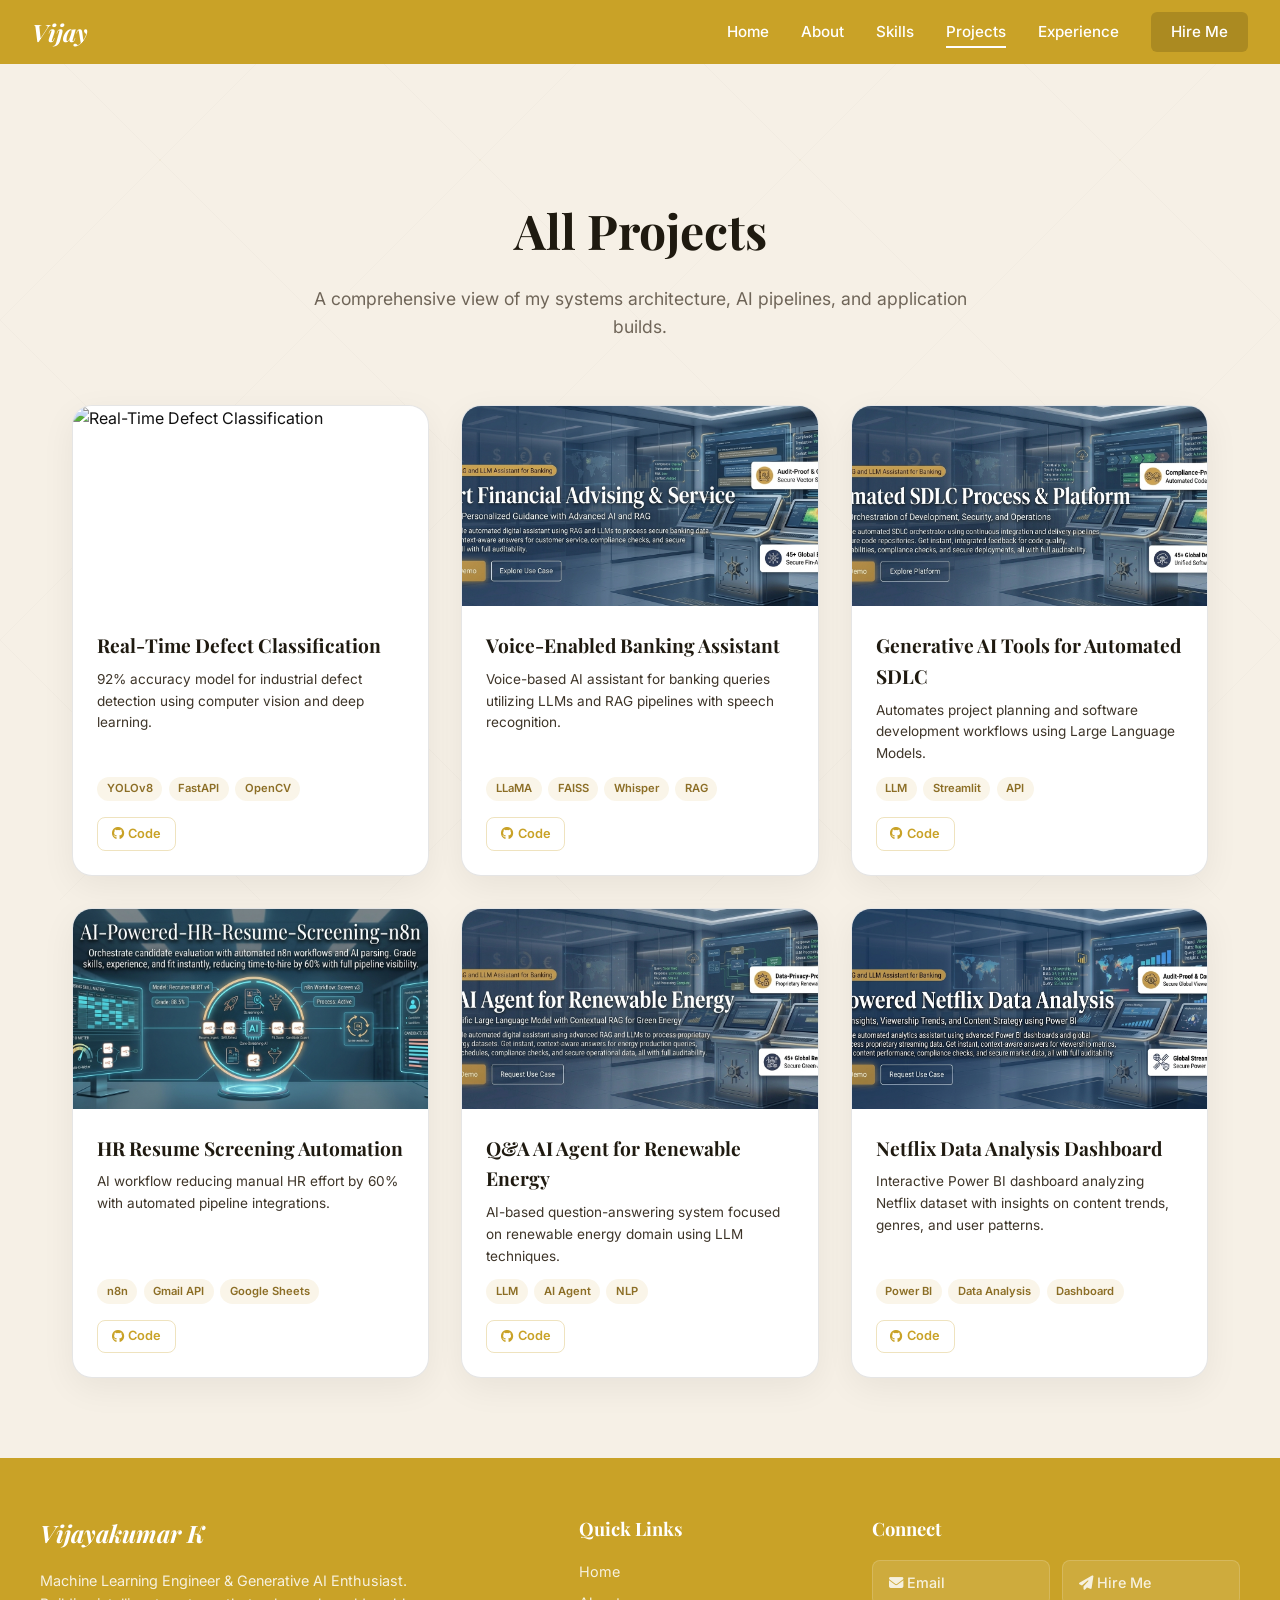
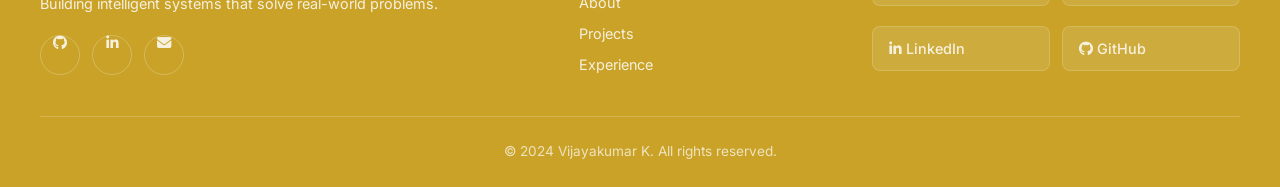
==== projects.html @ e72c2df5 "Initial commit" ====
<!DOCTYPE html>
<html lang="en">
<head>
    <meta charset="UTF-8">
    <meta name="viewport" content="width=device-width, initial-scale=1.0">
    <title>Vijayakumar K</title>
    <!-- Google Fonts -->
    <link href="https://fonts.googleapis.com/css2?family=Playfair+Display:ital,wght@0,400;0,700;1,700&family=Inter:wght@400;500;600;700&family=Fira+Code:wght@400;500&display=swap" rel="stylesheet">
    <!-- FontAwesome for Icons -->
    <link rel="stylesheet" href="https://cdnjs.cloudflare.com/ajax/libs/font-awesome/6.4.0/css/all.min.css">
    <!-- Custom CSS -->
    <link rel="stylesheet" href="style.css">
    <style>
        .projects-page-section {
            padding: 8rem 2rem 5rem;
            max-width: 1200px; margin: 0 auto;
            min-height: calc(100vh - 64px - 300px);
        }
        .page-header { text-align: center; margin-bottom: 4rem; }
        .page-header h1 {
            font-family: var(--font-heading); font-size: 3rem; font-weight: 700;
            color: var(--text-dark); margin-bottom: 1rem;
        }
        .page-header p {
            font-size: 1.1rem; color: var(--text-muted); max-width: 700px; margin: 0 auto;
        }
        
        .projects-grid {
            display: grid; grid-template-columns: repeat(3, 1fr); gap: 2rem;
        }
        
        /* Copying styles from main.js carousel project card for consistency */
        .project-card {
            background: var(--card); border-radius: 20px; overflow: hidden;
            border: 1px solid var(--border); box-shadow: var(--shadow-card);
            transition: all var(--transition); display: flex; flex-direction: column;
            width: 100%; height: 100%;
        }
        .project-card:hover { box-shadow: 0 24px 80px rgba(201,161,43,0.35); transform: translateY(-4px); }
        .project-img { width: 100%; height: 200px; overflow: hidden; }
        .project-banner { width: 100%; height: 100%; object-fit: cover; object-position: center; transition: transform var(--transition); }
        .project-card:hover .project-banner { transform: scale(1.05); }
        .project-content { padding: 1.5rem; flex: 1; display: flex; flex-direction: column; }
        .project-content h3 { font-family: var(--font-heading); font-size: 1.2rem; font-weight: 700; margin-bottom: 0.5rem; }
        .project-content p { font-size: 0.85rem; color: var(--text-body); line-height: 1.6; margin-bottom: 0.75rem; flex: 1; }
        .project-tags { display: flex; flex-wrap: wrap; gap: 0.4rem; margin-bottom: 1rem; }
        .project-tags span {
            background: rgba(201,161,43,0.1); color: #8c6e26;
            padding: 0.2rem 0.6rem; border-radius: 20px; font-size: 0.7rem; font-weight: 600;
        }
        .project-links { display: flex; gap: 0.75rem; }
        
        @media(max-width: 1024px) { .projects-grid { grid-template-columns: repeat(2, 1fr); } }
        @media(max-width: 768px) { .projects-grid { grid-template-columns: 1fr; } }
    </style>
</head>
<body>
    <div class="bg-pattern"></div>
    
    <!-- ====== NAVBAR ====== -->
    <nav id="navbar">
        <div class="nav-container">
            <div class="nav-logo">Vijay</div>
            <div class="nav-links">
                <a href="index.html#home">Home</a>
                <a href="index.html#about">About</a>
                <a href="index.html#skills">Skills</a>
                <a href="projects.html" class="active-link">Projects</a>
                <a href="index.html#experience">Experience</a>
                <a href="contact.html" class="nav-cta">Hire Me</a>
            </div>
            <button class="nav-toggle" id="navToggle" aria-label="Toggle Navigation">
                <span></span><span></span><span></span>
            </button>
        </div>
        <!-- Mobile Menu -->
        <div class="mobile-nav" id="mobileNav">
            <a href="index.html#home">Home</a>
            <a href="index.html#about">About</a>
            <a href="index.html#skills">Skills</a>
            <a href="projects.html" class="active-link">Projects</a>
            <a href="index.html#experience">Experience</a>
            <a href="contact.html">Hire Me</a>
        </div>
    </nav>

    <main>
        <section class="projects-page-section">
            <div class="page-header reveal">
                <h1>All Projects</h1>
                <p>A comprehensive view of my systems architecture, AI pipelines, and application builds.</p>
            </div>
            
            <div class="projects-grid">
                <!-- Project 1 -->
                <div class="project-card reveal">
                    <div class="project-img"><img src="images/detectionn.png" alt="Real-Time Defect Classification" class="project-banner"></div>
                    <div class="project-content">
                        <h3>Real-Time Defect Classification</h3>
                        <p>92% accuracy model for industrial defect detection using computer vision and deep learning.</p>
                        <div class="project-tags"><span>YOLOv8</span><span>FastAPI</span><span>OpenCV</span></div>
                        <div class="project-links">
                            <a href="https://github.com/Vijayakumar226/Real-Time-Defect-Classification-in-Manufacturing-Using-Machine-Learning-and-Image-Processing" target="_blank" class="proj-link"><i class="fab fa-github"></i> Code</a>
                        </div>
                    </div>
                </div>

                <!-- Project 2 -->
                <div class="project-card reveal">
                    <div class="project-img"><img src="images/bank chatbot.png" alt="Voice-Enabled Banking Assistant" class="project-banner"></div>
                    <div class="project-content">
                        <h3>Voice-Enabled Banking Assistant</h3>
                        <p>Voice-based AI assistant for banking queries utilizing LLMs and RAG pipelines with speech recognition.</p>
                        <div class="project-tags"><span>LLaMA</span><span>FAISS</span><span>Whisper</span><span>RAG</span></div>
                        <div class="project-links">
                            <a href="https://github.com/Vijayakumar226/Voice-Enabled-Intelligent-Banking-Assistant-using-RAG-and-Large-Language-Models" target="_blank" class="proj-link"><i class="fab fa-github"></i> Code</a>
                        </div>
                    </div>
                </div>

                <!-- Project 3 -->
                <div class="project-card reveal">
                    <div class="project-img"><img src="images/sdlc.png" alt="Generative AI Tools for Automated SDLC" class="project-banner"></div>
                    <div class="project-content">
                        <h3>Generative AI Tools for Automated SDLC</h3>
                        <p>Automates project planning and software development workflows using Large Language Models.</p>
                        <div class="project-tags"><span>LLM</span><span>Streamlit</span><span>API</span></div>
                        <div class="project-links">
                            <a href="https://github.com/Vijayakumar226/Generative-AI-Tools-for-Automated-SDLC.git" target="_blank" class="proj-link"><i class="fab fa-github"></i> Code</a>
                        </div>
                    </div>
                </div>
                
                <!-- Project 4 -->
                <div class="project-card reveal">
                    <div class="project-img"><img src="images/n8n.png" alt="HR Resume Screening Automation" class="project-banner"></div>
                    <div class="project-content">
                        <h3>HR Resume Screening Automation</h3>
                        <p>AI workflow reducing manual HR effort by 60% with automated pipeline integrations.</p>
                        <div class="project-tags"><span>n8n</span><span>Gmail API</span><span>Google Sheets</span></div>
                        <div class="project-links">
                            <a href="https://github.com/Vijayakumar226/AI-Powered-HR-Resume-Screening-Automation-using-n8n" target="_blank" class="proj-link"><i class="fab fa-github"></i> Code</a>
                        </div>
                    </div>
                </div>

                <!-- Project 5 -->
                <div class="project-card reveal">
                    <div class="project-img"><img src="images/Q-A-Agent.png" alt="Q&A AI Agent for Renewable Energy" class="project-banner"></div>
                    <div class="project-content">
                        <h3>Q&A AI Agent for Renewable Energy</h3>
                        <p>AI-based question-answering system focused on renewable energy domain using LLM techniques.</p>
                        <div class="project-tags"><span>LLM</span><span>AI Agent</span><span>NLP</span></div>
                        <div class="project-links">
                            <a href="https://github.com/Vijayakumar226/Q-A-AI-Agent-for-renewable-energy.git" target="_blank" class="proj-link"><i class="fab fa-github"></i> Code</a>
                        </div>
                    </div>
                </div>

                <!-- Project 6 -->
                <div class="project-card reveal">
                    <div class="project-img"><img src="images/netflix.png" alt="Netflix Data Analysis Dashboard" class="project-banner"></div>
                    <div class="project-content">
                        <h3>Netflix Data Analysis Dashboard</h3>
                        <p>Interactive Power BI dashboard analyzing Netflix dataset with insights on content trends, genres, and user patterns.</p>
                        <div class="project-tags"><span>Power BI</span><span>Data Analysis</span><span>Dashboard</span></div>
                        <div class="project-links">
                            <a href="#" class="proj-link"><i class="fab fa-github"></i> Code</a>
                        </div>
                    </div>
                </div>
            </div>
        </section>
    </main>

    <!-- ====== FOOTER ====== -->
    <footer>
        <div class="footer-grid">
            <div class="footer-col">
                <h3 class="footer-name">Vijayakumar K</h3>
                <p class="footer-desc">
                    Machine Learning Engineer & Generative AI Enthusiast.<br>
                    Building intelligent systems that solve real-world problems.
                </p>
                <div class="footer-social-icons">
                    <a href="https://github.com/Vijayakumar226" target="_blank" aria-label="GitHub"><i class="fab fa-github"></i></a>
                    <a href="https://linkedin.com/in/vijayakumar-k" target="_blank" aria-label="LinkedIn"><i class="fab fa-linkedin-in"></i></a>
                    <a href="mailto:vijayakumar020206@gmail.com?subject=Project%20Inquiry&body=Hello%20Vijayakumar%2C%20I%20would%20like%20to%20discuss%20a%20project." aria-label="Email"><i class="fas fa-envelope"></i></a>
                </div>
            </div>
            <div class="footer-col">
                <h4>Quick Links</h4>
                <a href="index.html#home">Home</a>
                <a href="index.html#about">About</a>
                <a href="projects.html">Projects</a>
                <a href="index.html#experience">Experience</a>
            </div>
            <div class="footer-col">
                <h4>Connect</h4>
                <div class="footer-buttons">
                    <a href="mailto:vijayakumar020206@gmail.com?subject=Project%20Inquiry&body=Hello%20Vijayakumar%2C%20I%20would%20like%20to%20discuss%20a%20project." class="footer-btn"><i class="fas fa-envelope"></i> Email</a>
                    <a href="contact.html" class="footer-btn"><i class="fas fa-paper-plane"></i> Hire Me</a>
                    <a href="https://linkedin.com/in/vijayakumar-k" target="_blank" class="footer-btn"><i class="fab fa-linkedin-in"></i> LinkedIn</a>
                    <a href="https://github.com/Vijayakumar226" target="_blank" class="footer-btn"><i class="fab fa-github"></i> GitHub</a>
                </div>
            </div>
        </div>
        <div class="footer-bottom">
            <p>&copy; 2024 Vijayakumar K. All rights reserved.</p>
        </div>
    </footer>

    <script>
        // Mobile Nav Toggle
        const navToggle = document.getElementById('navToggle');
        const mobileNav = document.getElementById('mobileNav');
        if (navToggle && mobileNav) {
            navToggle.addEventListener('click', () => mobileNav.classList.toggle('active'));
        }

        // Simple scroll reveal
        const observer = new IntersectionObserver((entries) => {
            entries.forEach(entry => {
                if (entry.isIntersecting) {
                    entry.target.classList.add('active');
                }
            });
        }, { threshold: 0.1 });

        document.querySelectorAll('.reveal').forEach(el => observer.observe(el));
    </script>
</body>
</html>
---- style.css ----
/* ============================================
   VIJAYAKUMAR K — PORTFOLIO STYLESHEET
   Reference: pooja-bai-k.netlify.app
   ============================================ */

:root {
    --background: #f6f0e6;
    --foreground: #111;
    --card: #fff;
    --primary: #c9a227;
    --primary-dark: #b8922a;
    --accent: #d4af37;
    --border: rgba(0,0,0,0.1);
    --text-dark: #1f1a10;
    --text-body: #3e3529;
    --text-muted: #6f6558;
    --font-heading: 'Playfair Display', serif;
    --font-body: 'Inter', sans-serif;
    --font-code: 'Fira Code', monospace;
    --radius: 0.625rem;
    --shadow-card: 0 10px 35px rgba(0,0,0,0.06);
    --shadow-hover: 0 18px 44px rgba(201,161,43,0.18);
    --transition: 0.3s cubic-bezier(.4,0,.2,1);
}

*, *::before, *::after { margin:0; padding:0; box-sizing:border-box; }
html { scroll-behavior:smooth; font-size:16px; }
body {
    font-family: var(--font-body);
    color: var(--foreground);
    background-color: var(--background);
    line-height: 1.6;
    overflow-x: hidden;
    -webkit-font-smoothing: antialiased;
}
h1,h2,h3,h4,h5,h6 { font-family: var(--font-heading); }
a { text-decoration:none; color:inherit; }
img { max-width:100%; display:block; }
ul { list-style:none; }

/* Background Pattern */
.bg-pattern {
    position:fixed; top:0; left:0; right:0; bottom:0;
    pointer-events:none; z-index:0; opacity:0.45;
    background-image:
        radial-gradient(140px at 160px 160px, rgba(212,175,55,0.11) 0, rgba(212,175,55,0.11) 1px, transparent 1px),
        linear-gradient(45deg, transparent calc(50% - .5px), rgba(80,80,80,0.06) 50%, transparent calc(50% + .5px)),
        linear-gradient(-45deg, transparent calc(50% - .5px), rgba(80,80,80,0.06) 50%, transparent calc(50% + .5px));
    background-size: 320px 320px;
    z-index: -1;
}

/* Scrollbar */
::-webkit-scrollbar { width:8px; }
::-webkit-scrollbar-track { background:var(--background); }
::-webkit-scrollbar-thumb { background:var(--primary); border-radius:4px; }

/* ====== NAVBAR ====== */
#navbar {
    position:fixed; top:0; left:0; right:0; z-index:100;
    background: var(--primary);
    transition: box-shadow var(--transition);
}
.nav-container {
    max-width:1280px; margin:0 auto; padding:0 2rem;
    height:64px; display:flex; align-items:center; justify-content:space-between;
}
.nav-logo {
    font-family:var(--font-heading); font-size:1.5rem; font-weight:700;
    color:white; font-style:italic;
}
.nav-links { display:flex; align-items:center; gap:2rem; }
.nav-links a {
    color:white; font-size:0.95rem; font-weight:500;
    transition: opacity var(--transition); position:relative;
}
.nav-links a:not(.nav-cta)::after {
    content:''; position:absolute; bottom:-4px; left:0;
    width:0; height:2px; background:white; transition:width var(--transition);
}
.nav-links a:not(.nav-cta):hover::after { width:100%; }
.nav-links a.active-link { opacity:1 !important; }
.nav-links a.active-link::after { width:100%; }
.nav-cta {
    background:rgba(0,0,0,0.15); padding:0.5rem 1.25rem;
    border-radius:6px; transition:background var(--transition) !important;
}
.nav-cta:hover { background:rgba(0,0,0,0.25); }
.nav-toggle {
    display:none; flex-direction:column; gap:5px;
    background:none; border:none; cursor:pointer;
}
.nav-toggle span { width:24px; height:2px; background:white; border-radius:2px; transition:var(--transition); }
.mobile-nav {
    display:none; position:fixed; top:64px; left:0; right:0;
    background:var(--primary); z-index:99; flex-direction:column; padding:1rem 2rem; gap:0.75rem;
}
.mobile-nav.active { display:flex; }
.mobile-nav a { color:white; font-weight:500; padding:0.5rem 0; border-bottom:1px solid rgba(255,255,255,0.15); }

@media(max-width:768px) {
    .nav-links { display:none; }
    .nav-toggle { display:flex; }
}

/* ====== MAIN ====== */
main { position:relative; z-index:1; padding-top:64px; }
.section { max-width:1200px; margin:0 auto; padding:5rem 2rem; }
.section-label {
    text-align:center; font-size:0.8rem; font-weight:600;
    letter-spacing:0.25em; color:var(--primary); text-transform:uppercase; margin-bottom:0.75rem;
}
.section-heading {
    text-align:center; font-size:2.75rem; font-weight:700;
    color:var(--text-dark); margin-bottom:1rem; line-height:1.2;
}
.section-subtitle {
    text-align:center; font-size:1rem; color:var(--text-muted);
    max-width:600px; margin:0 auto 3rem; line-height:1.6;
}

/* ====== HERO ====== */
.hero-section {
    min-height:calc(100vh - 64px); max-width:1280px; margin:0 auto;
    padding:4rem 2rem; display:flex; align-items:center;
}
.hero-grid {
    display:grid; grid-template-columns:1fr 1fr; gap:4rem;
    align-items:center; width:100%;
}
.hero-tagline {
    font-size:0.8rem; font-weight:500; letter-spacing:0.3em;
    color:var(--text-muted); text-transform:uppercase; margin-bottom:1.5rem;
}
.hero-name {
    font-family:var(--font-heading); font-size:4.5rem; font-weight:800;
    color:var(--text-dark); line-height:1.05; margin-bottom:1.5rem;
}
.hero-desc {
    font-size:1rem; color:var(--text-body); line-height:1.7;
    text-align:justify; margin-bottom:2rem; max-width:500px;
}
.hero-social-icons {
    display: flex; align-items: center; justify-content: flex-start;
    gap: 1.25rem; margin-bottom: 2rem;
}
.hero-social-icons a {
    width: 48px; height: 48px; border-radius: 50%;
    background: var(--card); border: 1px solid var(--border);
    display: flex; align-items: center; justify-content: center;
    color: var(--primary); font-size: 1.25rem; text-decoration: none;
    box-shadow: 0 4px 10px rgba(0,0,0,0.05);
    transition: all 0.4s cubic-bezier(0.175, 0.885, 0.32, 1.275);
}
.hero-social-icons a i { display: flex; align-items: center; justify-content: center; margin: 0; padding: 0; line-height: 1; }
.hero-social-icons a:hover {
    background: var(--primary); color: white; border-color: var(--primary);
    transform: scale(1.25) translateY(-6px); box-shadow: 0 15px 30px rgba(201,161,43,0.4);
}
.hero-buttons { display:flex; justify-content:flex-start; gap:1rem; flex-wrap:wrap; }

/* Buttons */
.btn-primary {
    display:inline-flex; align-items:center; gap:0.5rem;
    background:var(--primary); color:white; padding:0.75rem 1.75rem;
    border-radius:8px; font-weight:600; font-size:0.95rem;
    border:none; cursor:pointer; transition:all 0.4s cubic-bezier(0.175, 0.885, 0.32, 1.275);
    box-shadow:0 0 0 6px rgba(201,161,43,0.15);
}
.btn-primary:hover {
    background:var(--primary-dark); transform:scale(1.1) translateY(-4px);
    box-shadow:0 15px 30px rgba(201,161,43,0.4);
}
.btn-outline {
    display:inline-flex; align-items:center; gap:0.5rem;
    background:transparent; color:var(--text-dark); padding:0.75rem 1.75rem;
    border-radius:8px; font-weight:600; font-size:0.95rem;
    border:2px solid var(--text-dark); cursor:pointer; transition:all 0.4s cubic-bezier(0.175, 0.885, 0.32, 1.275);
}
.btn-outline:hover { background:rgba(0,0,0,0.04); transform:scale(1.1) translateY(-4px); box-shadow:0 15px 30px rgba(0,0,0,0.15); }

/* Terminal Card */
.terminal-card {
    background:#fbf6ec; border-radius:16px; overflow:hidden;
    box-shadow:0 30px 70px -38px rgba(0,0,0,0.45);
    border:1px solid rgba(0,0,0,0.05); font-family:var(--font-code);
    transition:transform var(--transition), box-shadow var(--transition);
    min-height: 320px;
}
.terminal-card:hover { transform:translateY(-5px); box-shadow:0 35px 90px -50px rgba(0,0,0,0.45); }
.terminal-header {
    background:#f2e7d2; padding:0.75rem 1.25rem;
    display:flex; align-items:center; justify-content:space-between;
}
.terminal-dots { display:flex; gap:7px; }
.terminal-dots span { width:12px; height:12px; border-radius:50%; }
.dot-red { background:#ff5f56; }
.dot-yellow { background:#ffbd2e; }
.dot-green { background:#27c93f; }
.terminal-title { font-size:0.8rem; color:var(--text-muted); }
.terminal-body {
    padding:1.5rem; font-size:0.9rem; color:var(--text-body); line-height:2;
    min-height: 260px;
}

/* Terminal typed lines */
.term-completed-line {
    white-space: nowrap; overflow: hidden;
}
.term-completed-line .prompt { color:var(--primary); font-weight:700; margin-right:8px; }
.term-cursor-line { white-space:nowrap; overflow:hidden; }
.term-cursor-line .prompt { color:var(--primary); font-weight:700; margin-right:8px; }
.caret { animation:blink 1s step-end infinite; color:var(--primary); font-weight:700; }
@keyframes blink { 50% { opacity:0; } }

/* ====== ABOUT ====== */
.about-grid { display:grid; grid-template-columns:5fr 7fr; gap:3rem; align-items:center; }
.about-img-wrapper {
    width: 320px; height: 320px;
    border-radius: 50%;
    overflow: hidden;
    box-shadow: 0 20px 70px rgba(201,161,43,0.22);
    border: 5px solid var(--primary);
    margin: 0 auto;
    flex-shrink: 0;
}
.about-photo {
    width: 100%; height: 100%;
    object-fit: cover;
    object-position: center;
    display: block;
}
.about-img-placeholder {
    width:100%; height:100%;
    background:linear-gradient(135deg,#f4efe3,#f1ead9);
    display:flex; align-items:center; justify-content:center;
    font-size:5rem; color:var(--primary);
}
.about-para { font-size:1rem; color:var(--text-body); line-height:1.75; text-align:justify; margin-bottom:1.25rem; }
.about-stats { display:grid; grid-template-columns:1fr 1fr; gap:1rem; margin-top:2rem; }
.stat-card {
    background:var(--card); padding:1.25rem; border-radius:12px;
    border:1px solid var(--border);
    display:flex; align-items:center; gap:1rem;
    box-shadow:var(--shadow-card); transition:all 0.3s ease;
}
.stat-card:hover { transform:scale(1.05); box-shadow:0 15px 30px rgba(201,161,43,0.15); border-color:var(--primary); }
.stat-icon {
    width:36px; height:36px; border-radius:8px;
    background:rgba(201,161,43,0.12); display:flex; align-items:center;
    justify-content:center; color:var(--primary); font-size:1rem; flex-shrink:0;
}
.stat-label { font-size:0.7rem; font-weight:600; letter-spacing:0.1em; color:var(--text-muted); text-transform:uppercase; }
.stat-value { font-weight:700; font-size:1rem; color:var(--text-dark); }

/* ====== SKILLS ====== */
.skills-grid { 
    display:grid; grid-template-columns:repeat(auto-fit, minmax(250px, 1fr)); gap:2rem; 
}
.skills-grid:has(.skill-card:hover) .skill-card:not(:hover) {
    opacity: 0.5;
    transform: scale(0.98);
}
.skill-card {
    background:var(--card); padding:2rem; border-radius:20px;
    border:1px solid var(--border); box-shadow:var(--shadow-card);
    transition:all 0.4s ease;
}
.skill-card:hover {
    transform: scale(1.02);
    box-shadow: 0 15px 35px rgba(201,161,43,0.15);
    border-color: var(--primary);
}
.skill-icon {
    width:48px; height:48px; border-radius:12px;
    display:flex; align-items:center; justify-content:center;
    font-size:1.25rem; margin-bottom:1.25rem;
}
.skill-cat-title { font-family:var(--font-heading); font-size:1.15rem; font-weight:700; color:var(--text-dark); margin-bottom:1.5rem; }
.skill-bars { display:flex; flex-direction:column; gap:0.25rem; }
.skill-item { display:flex; justify-content:space-between; margin-bottom:0.5rem; font-weight:600; font-size:0.95rem; }
.skill-name { color:var(--text-dark); }
.skill-pct { color:var(--primary); }
.skill-bar-bg { width:100%; height:8px; background:rgba(0,0,0,0.05); border-radius:4px; overflow:hidden; }
.skill-bar-fill { height:100%; background:var(--primary); border-radius:4px; width:0; transition:width 1.5s cubic-bezier(0.175, 0.885, 0.32, 1.275); }

/* Tech Stack Hover State */
.skill-row { 
    padding: 0.6rem 0.8rem; border-radius: 8px; margin-bottom: 0.3rem;
    transition: all 0.3s ease; border: 1px solid transparent; 
}
.skill-row:hover { 
    background: #fbf6ec; transform: scale(1.05);
    box-shadow: 0 4px 12px rgba(201,161,43,0.1); 
    border: 1px solid rgba(201,161,43,0.15); 
}

/* ====== PROJECTS CAROUSEL ====== */
.carousel-wrapper {
    position:relative; display:flex; align-items:center;
    gap:1rem; width:100%; overflow:hidden;
}
.carousel-track-container {
    overflow:hidden; flex:1; border-radius:20px;
}
.carousel-track {
    display:flex; transition:transform 0.6s cubic-bezier(.4,0,.2,1);
    will-change: transform;
}
.carousel-slide {
    min-width: 100%;
    padding: 0 2rem;
    transition: opacity 0.6s ease, filter 0.6s ease, transform 0.6s ease;
    display: flex;
    justify-content: center;
}

/* 3 visible slides */
@media(min-width:769px) {
    .carousel-slide { min-width: 33.333%; padding: 0 0.75rem; }
}

.carousel-slide.dim {
    opacity: 0.5;
    filter: blur(1px);
    transform: scale(0.92);
}
.carousel-slide.active-slide {
    opacity: 1;
    filter: none;
    transform: scale(1);
}

.carousel-btn {
    width:48px; height:48px; border-radius:50%;
    border:2px solid var(--border); background:var(--card);
    display:flex; align-items:center; justify-content:center;
    cursor:pointer; font-size:1.1rem; color:var(--text-body);
    transition:all var(--transition); flex-shrink:0; z-index:5;
}
.carousel-btn:hover {
    background:var(--primary); color:white; border-color:var(--primary);
    box-shadow:0 0 24px rgba(201,161,43,0.3);
}
.carousel-dots {
    display:flex; justify-content:center; gap:8px; margin-top:1.5rem;
}
.carousel-dot {
    width:10px; height:10px; border-radius:50%;
    background:rgba(0,0,0,0.15); cursor:pointer;
    transition:all var(--transition); border:none;
}
.carousel-dots span.active { background:var(--primary); transform:scale(1.2); }

/* ====== EXPLORE BANNER ====== */
.explore-banner {
    display: flex; align-items: center; justify-content: space-between;
    background: #fdfaf6;
    border-radius: 24px; padding: 3rem 4rem;
    box-shadow: 0 4px 20px rgba(201,161,43,0.05); 
    border: 1px solid rgba(201,161,43,0.15);
    position: relative; overflow: hidden;
    transition: all 0.3s ease;
}
.explore-banner:hover { 
    transform: translateY(-5px); 
    box-shadow: 0 15px 35px rgba(201,161,43,0.1); 
    border-color: var(--primary);
}
.explore-content { max-width: 600px; position: relative; z-index: 2; }
.explore-label { font-size: 0.8rem; font-weight: 700; color: #a4811a; letter-spacing: 0.1em; text-transform: uppercase; margin-bottom: 1rem; display: block; }
.explore-heading { font-family: var(--font-heading); font-size: 2.4rem; margin-bottom: 1rem; color: var(--text-dark); }
.explore-desc { font-size: 1.05rem; color: var(--text-body); line-height: 1.6; margin: 0; }
.explore-actions { position: relative; z-index: 2; }

@media(max-width: 768px) {
    .explore-banner { flex-direction: column; padding: 2.5rem 2rem; gap: 2rem; text-align: center; }
}

/* Project Card in Carousel */
.project-card {
    background:var(--card); border-radius:20px; overflow:hidden;
    border:1px solid var(--border); box-shadow:var(--shadow-card);
    transition:all 0.3s ease; position:relative;
    display:flex; flex-direction:column; width:100%;
}
.project-card:hover { box-shadow:0 20px 40px rgba(201,161,43,0.15); transform:translateY(-8px) scale(1.02); z-index:2; }
.project-img { width:100%; height:200px; overflow:hidden; }
.project-banner {
    width: 100%; height: 100%;
    object-fit: cover;
    object-position: center;
    display: block;
    transition: transform var(--transition);
}
.project-card:hover .project-banner { transform:scale(1.05); }
.project-img-placeholder {
    width:100%; height:100%;
    background:linear-gradient(135deg,#f4efe3,#f3e6c8);
    display:flex; align-items:center; justify-content:center;
    font-size:3rem; color:var(--primary); transition:transform var(--transition);
}
.project-card:hover .project-img-placeholder { transform:scale(1.05); }
.project-content { padding:1.5rem; flex:1; display:flex; flex-direction:column; }
.project-content h3 { font-family:var(--font-heading); font-size:1.2rem; font-weight:700; color:var(--text-dark); margin-bottom:0.5rem; }
.project-content p { font-size:0.85rem; color:var(--text-body); line-height:1.6; margin-bottom:0.75rem; flex:1; }
.project-tags { display:flex; flex-wrap:wrap; gap:0.4rem; margin-bottom:1rem; }
.project-tags span {
    background:rgba(201,161,43,0.1); color:#8c6e26;
    padding:0.2rem 0.6rem; border-radius:20px; font-size:0.7rem; font-weight:600;
}
.project-links { display:flex; gap:0.75rem; }
.proj-link {
    display:inline-flex; align-items:center; gap:0.3rem;
    font-size:0.8rem; font-weight:600; color:var(--primary);
    padding:0.35rem 0.85rem; border-radius:8px;
    border:1.5px solid rgba(201,161,43,0.3); transition:all var(--transition);
}
.proj-link:hover { background:var(--primary); color:white; border-color:var(--primary); }

/* Explore More Button */
.explore-btn {
    cursor: pointer;
    font-family: var(--font-body);
    background: transparent;
}

/* ====== PROJECT MODAL ====== */
.modal-overlay {
    position: fixed; top: 0; left: 0; right: 0; bottom: 0;
    background: rgba(0,0,0,0.55); backdrop-filter: blur(6px);
    z-index: 200; display: flex; align-items: center; justify-content: center;
    opacity: 0; pointer-events: none; transition: opacity 0.35s ease;
}
.modal-overlay.active { opacity: 1; pointer-events: all; }
.modal-card {
    background: var(--card); border-radius: 20px; max-width: 640px; width: 90%;
    padding: 2.5rem; position: relative; box-shadow: 0 30px 80px rgba(0,0,0,0.25);
    transform: translateY(30px) scale(0.95); transition: transform 0.35s ease;
    max-height: 85vh; overflow-y: auto;
}
.modal-overlay.active .modal-card { transform: translateY(0) scale(1); }
.modal-close {
    position: absolute; top: 1rem; right: 1rem; width: 36px; height: 36px;
    border-radius: 50%; border: 1px solid var(--border); background: var(--card);
    display: flex; align-items: center; justify-content: center; cursor: pointer;
    font-size: 1rem; color: var(--text-muted); transition: all var(--transition);
}
.modal-close:hover { background: #f44336; color: white; border-color: #f44336; }
.modal-title {
    font-family: var(--font-heading); font-size: 1.75rem; font-weight: 700;
    color: var(--text-dark); margin-bottom: 1.25rem; padding-right: 2rem;
}
.modal-body { font-size: 0.95rem; color: var(--text-body); line-height: 1.8; margin-bottom: 1.5rem; }
.modal-body h4 { font-family: var(--font-heading); font-size: 1.1rem; color: var(--text-dark); margin: 1rem 0 0.5rem; }
.modal-body ul { list-style: disc; padding-left: 1.25rem; margin-bottom: 0.75rem; }
.modal-body ul li { margin-bottom: 0.35rem; }
.modal-body .modal-tags { display: flex; flex-wrap: wrap; gap: 0.4rem; margin-top: 1rem; }
.modal-body .modal-tags span {
    background: rgba(201,161,43,0.12); color: #8c6e26;
    padding: 0.25rem 0.7rem; border-radius: 20px; font-size: 0.75rem; font-weight: 600;
}
.modal-footer { display: flex; gap: 1rem; }

/* ====== ACHIEVEMENTS ====== */
.achievements-grid {
    display:grid; grid-template-columns:repeat(4,1fr); gap:1.5rem;
}
.achievement-card {
    background:var(--card); border-radius:16px; padding:2rem 1.5rem;
    text-align:center; border:1px solid var(--border);
    box-shadow:var(--shadow-card); transition:all var(--transition);
    position:relative; overflow:hidden;
}
.achievement-card::before {
    content:''; position:absolute; top:0; left:0; right:0; height:4px;
    background:var(--primary); transform:scaleX(0); transition:transform 0.4s ease;
}
.achievement-card:hover::before { transform:scaleX(1); }
.achievement-card:hover { box-shadow:var(--shadow-hover); transform:translateY(-4px); }
.ach-icon {
    width:56px; height:56px; border-radius:50%;
    background:rgba(201,161,43,0.12); display:flex; align-items:center;
    justify-content:center; color:var(--primary); font-size:1.4rem;
    margin:0 auto 1rem; transition:all var(--transition);
}
.achievement-card:hover .ach-icon { background:var(--primary); color:white; }
.achievement-card h4 { font-family:var(--font-heading); font-size:1.1rem; color:var(--text-dark); margin-bottom:0.25rem; }
.achievement-card p { font-size:0.85rem; color:var(--text-muted); }

/* ====== EXPERIENCE ====== */
.experience-timeline {
    display:grid; grid-template-columns:1fr 1fr; gap:2rem;
}
.exp-card {
    background:var(--card); border-radius:16px; padding:2rem;
    border:1px solid var(--border); box-shadow:var(--shadow-card);
    transition:all var(--transition); position:relative; overflow:hidden;
}
.exp-card::after {
    content:''; position:absolute; bottom:0; left:0; right:0; height:3px;
    background:linear-gradient(90deg, var(--primary), var(--accent));
    transform:scaleX(0); transition:transform 0.4s ease; transform-origin:left;
}
.exp-card:hover::after { transform:scaleX(1); }
.exp-card:hover { box-shadow:var(--shadow-hover); transform:translateY(-4px); }
.exp-header { display:flex; align-items:center; gap:1rem; margin-bottom:1.25rem; }
.exp-icon {
    width:48px; height:48px; border-radius:12px;
    background:rgba(201,161,43,0.1); display:flex; align-items:center;
    justify-content:center; color:var(--primary); font-size:1.25rem; flex-shrink:0;
}
.exp-header h3 { font-family:var(--font-heading); font-size:1.15rem; font-weight:700; color:var(--text-dark); }
.exp-company { font-size:0.9rem; color:var(--primary); font-weight:500; }
.exp-list { list-style:disc; padding-left:1.25rem; margin-bottom:1.25rem; }
.exp-list li { font-size:0.88rem; color:var(--text-body); margin-bottom:0.4rem; line-height:1.6; }
.exp-tags { display:flex; flex-wrap:wrap; gap:0.5rem; }
.exp-tags span {
    background:rgba(201,161,43,0.1); color:#8c6e26;
    padding:0.3rem 0.75rem; border-radius:20px; font-size:0.75rem; font-weight:600;
}

/* ====== CTA SECTION ====== */
.cta-section { padding:5rem 2rem; }
.cta-card {
    max-width:900px; margin:0 auto; text-align:center;
    background:var(--card); border-radius:24px;
    padding:4rem 3rem; border:1px solid var(--border);
    box-shadow: 0 12px 30px rgba(0,0,0,0.08);
}
.cta-heading {
    font-family:var(--font-heading); font-size:2.75rem;
    font-weight:700; color:var(--text-dark); line-height:1.25; margin-bottom:1.25rem;
}
.cta-accent { color:var(--primary); font-style:italic; }
.cta-subtitle { font-size:1rem; color:var(--text-muted); line-height:1.7; margin-bottom:2rem; }
.cta-btn { font-size:1rem; padding:0.9rem 2.25rem; border-radius:26px; }

/* ====== FOOTER (gold bg, 3 columns matching reference) ====== */
footer {
    background:var(--primary); color:white; position:relative; z-index:1;
    padding:3.5rem 2rem 1.5rem;
}
.footer-grid {
    max-width:1200px; margin:0 auto;
    display:grid; grid-template-columns:2fr 1fr 1.5fr; gap:3rem;
}
.footer-name {
    font-family:var(--font-heading); font-size:1.5rem;
    font-weight:700; font-style:italic; margin-bottom:1rem;
}
.footer-desc { font-size:0.9rem; line-height:1.6; opacity:0.85; margin-bottom:1.25rem; }
.footer-social-icons { display:flex; gap:0.75rem; }
.footer-social-icons a {
    width:40px; height:40px; border-radius:50%;
    border:1px solid rgba(255,255,255,0.3); display:flex;
    align-items:center; justify-content:center; font-size:1rem; color:white;
    text-decoration: none; transition:all var(--transition);
}
.footer-social-icons a i { display: flex; align-items: center; justify-content: center; margin: 0; padding: 0; line-height: 1; }
.footer-social-icons a:hover { background:rgba(255,255,255,0.2); }
.footer-col h4 { font-family:var(--font-heading); font-size:1.15rem; margin-bottom:1rem; }
.footer-col a {
    display:block; font-size:0.9rem; opacity:0.85; margin-bottom:0.5rem;
    transition:opacity var(--transition);
}
.footer-col a:hover { opacity:1; }
.footer-buttons {
    display:grid; grid-template-columns:1fr 1fr; gap:0.75rem;
}
.footer-btn {
    display:flex; align-items:center; justify-content:center; gap:0.5rem;
    padding:0.65rem 1rem; border-radius:8px;
    background:rgba(255,255,255,0.12); border:1px solid rgba(255,255,255,0.2);
    font-size:0.85rem; font-weight:500; color:white;
    transition:all var(--transition);
}
.footer-btn:hover { background:rgba(255,255,255,0.25); }
.footer-bottom {
    max-width:1200px; margin:2rem auto 0; padding-top:1.5rem;
    border-top:1px solid rgba(255,255,255,0.2); text-align:center;
}
.footer-bottom p { font-size:0.85rem; opacity:0.7; }

/* ====== SCROLL REVEAL ====== */
.reveal { opacity:0; transform:translateY(40px); transition:opacity 0.8s ease, transform 0.8s ease; }
.reveal.active { opacity:1; transform:translateY(0); }
.reveal-left { opacity:0; transform:translateX(-40px); transition:opacity 0.8s ease, transform 0.8s ease; }
.reveal-left.active { opacity:1; transform:translateX(0); }
.reveal-right { opacity:0; transform:translateX(40px); transition:opacity 0.8s ease, transform 0.8s ease; }
.reveal-right.active { opacity:1; transform:translateX(0); }
.reveal-scale { opacity:0; transform:scale(0.9); transition:opacity 0.6s ease, transform 0.6s ease; }
.reveal-scale.active { opacity:1; transform:scale(1); }

/* ====== RESPONSIVE ====== */
@media(max-width:1024px) {
    .hero-grid { grid-template-columns:1fr; gap:2.5rem; }
    .hero-name { font-size:3.5rem; }
    .skills-grid { grid-template-columns:repeat(2,1fr); }
    .achievements-grid { grid-template-columns:repeat(2,1fr); }
    .footer-grid { grid-template-columns:1fr; }
}
@media(max-width:768px) {
    .hero-name { font-size:2.75rem; }
    .section-heading { font-size:2rem; }
    .about-grid { grid-template-columns:1fr; }
    .experience-timeline { grid-template-columns:1fr; }
    .about-stats { grid-template-columns:1fr 1fr; }
    .cta-heading { font-size:2rem; }
    .carousel-btn { display:none; }
    .carousel-slide { min-width:100% !important; padding:0 0.5rem; }
}
@media(max-width:480px) {
    .hero-name { font-size:2.25rem; }
    .section { padding:3rem 1.25rem; }
    .skills-grid { grid-template-columns:1fr; }
    .achievements-grid { grid-template-columns:1fr 1fr; }
    .about-stats { grid-template-columns:1fr; }
    .hero-buttons { flex-direction:column; }
    .footer-buttons { grid-template-columns:1fr; }
}
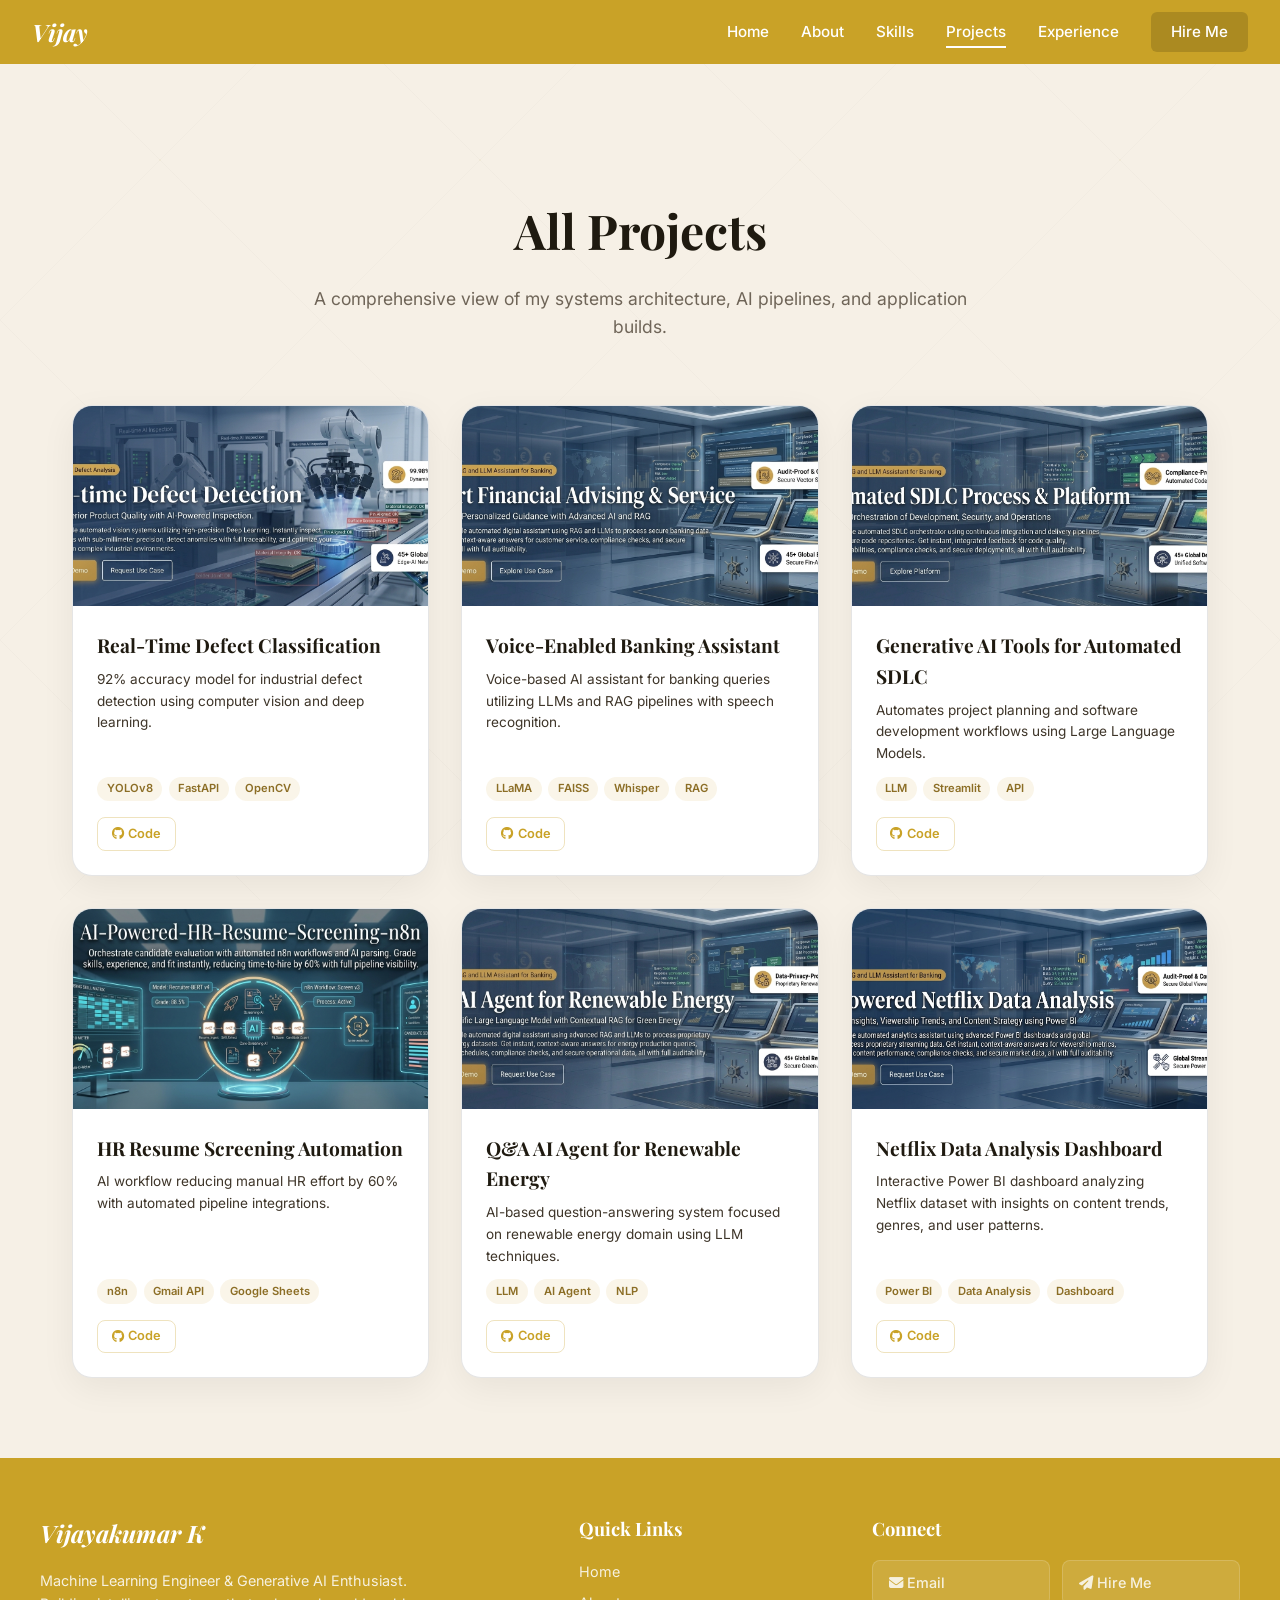
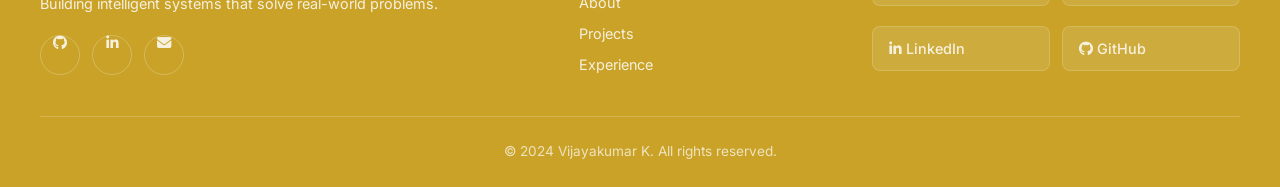
==== commit 8724bcf0: "some change in detection" ====
--- a/projects.html
+++ b/projects.html
@@ -94,7 +94,7 @@
             <div class="projects-grid">
                 <!-- Project 1 -->
                 <div class="project-card reveal">
-                    <div class="project-img"><img src="images/detectionn.png" alt="Real-Time Defect Classification" class="project-banner"></div>
+                    <div class="project-img"><img src="images/detection.png" alt="Real-Time Defect Classification" class="project-banner"></div>
                     <div class="project-content">
                         <h3>Real-Time Defect Classification</h3>
                         <p>92% accuracy model for industrial defect detection using computer vision and deep learning.</p>
